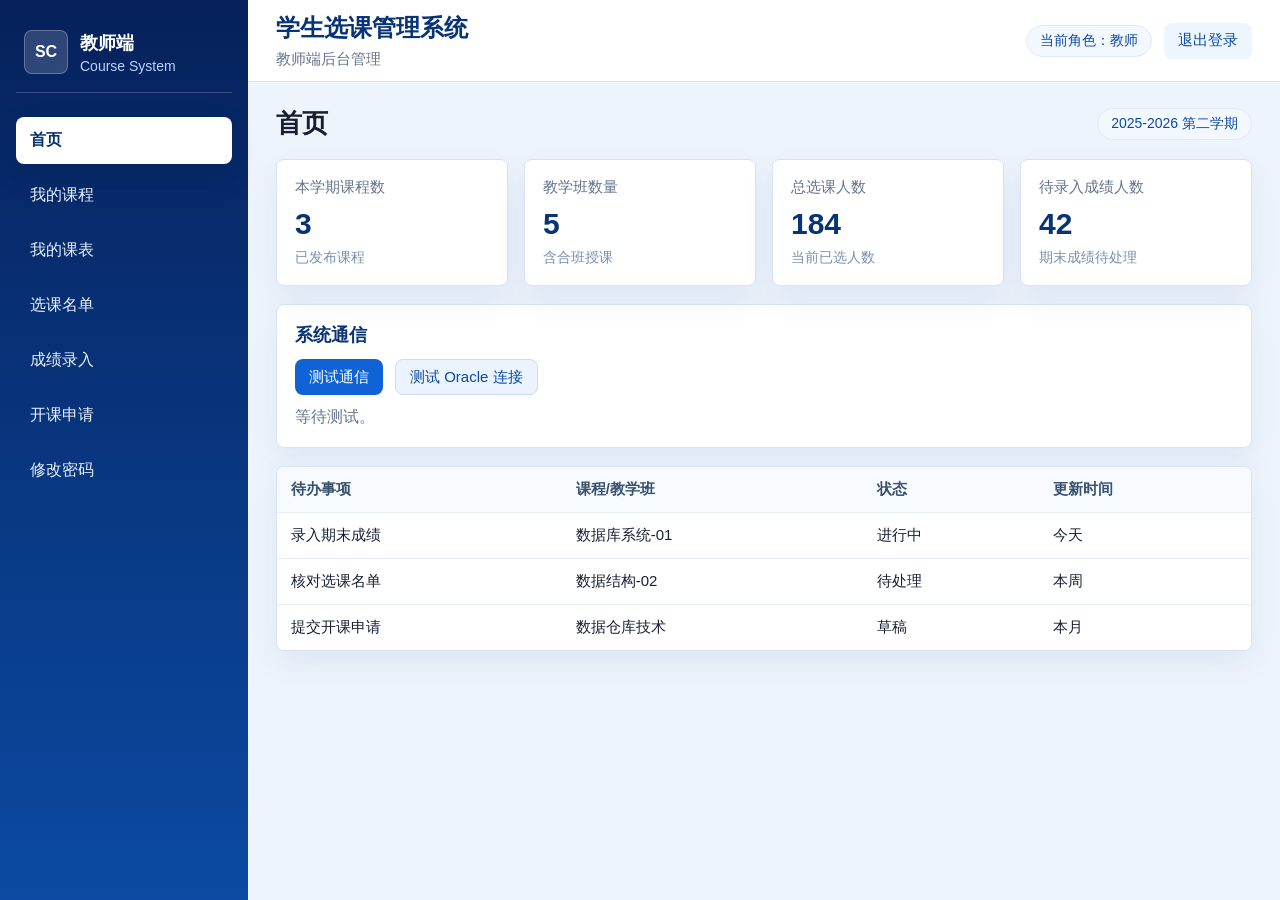
==== Modules/Admin/wwwroot/index.html @ 6c7a4813 "整合" ====
<!doctype html>
<html lang="zh-CN">
<head>
  <meta charset="utf-8">
  <meta name="viewport" content="width=device-width, initial-scale=1">
  <title>学生选课管理系统</title>
  <link rel="stylesheet" href="css/app.css">
</head>
<body>
  <div class="app-shell">
    <aside class="sidebar">
      <div class="brand">
        <div class="brand-mark">SC</div>
        <div>
          <div class="brand-title">教师端</div>
          <div class="brand-subtitle">Course System</div>
        </div>
      </div>

      <nav class="nav-menu" aria-label="教师端导航">
        <button class="nav-item active" type="button" data-page="dashboard">首页</button>
        <button class="nav-item" type="button" data-page="courses">我的课程</button>
        <button class="nav-item" type="button" data-page="schedule">我的课表</button>
        <button class="nav-item" type="button" data-page="students">选课名单</button>
        <button class="nav-item" type="button" data-page="scores">成绩录入</button>
        <button class="nav-item" type="button" data-page="applications">开课申请</button>
        <button class="nav-item" type="button" data-page="password">修改密码</button>
      </nav>
    </aside>

    <section class="workspace">
      <header class="topbar">
        <div>
          <h1>学生选课管理系统</h1>
          <p id="view-subtitle">教师端后台管理</p>
        </div>
        <div class="topbar-actions">
          <span class="role-pill">当前角色：教师</span>
          <button class="logout-button" type="button">退出登录</button>
        </div>
      </header>

      <main class="content">
        <div class="content-heading">
          <h2 id="view-title">首页</h2>
          <span class="term-badge">2025-2026 第二学期</span>
        </div>
        <div id="page-root"></div>
      </main>
    </section>
  </div>

  <script src="js/api.js"></script>
  <script src="js/app.js"></script>
</body>
</html>
---- Modules/Admin/wwwroot/css/app.css ----
:root {
  --blue-950: #06215b;
  --blue-900: #083476;
  --blue-800: #0b4aa2;
  --blue-700: #0f63d6;
  --blue-600: #1976e8;
  --blue-100: #dcecff;
  --blue-050: #f3f8ff;
  --ink: #172033;
  --muted: #64748b;
  --line: #d7e4f5;
  --panel: #ffffff;
  --success: #0f8f68;
  --warning: #b26b00;
  --danger: #c4362f;
  font-family: "Microsoft YaHei UI", "Microsoft YaHei", Arial, sans-serif;
}

* {
  box-sizing: border-box;
}

body {
  margin: 0;
  min-width: 980px;
  background: #eef4fb;
  color: var(--ink);
  font-size: 16px;
  -webkit-font-smoothing: antialiased;
  text-rendering: optimizeLegibility;
}

button,
input,
textarea {
  font: inherit;
}

.app-shell {
  min-height: 100vh;
  display: grid;
  grid-template-columns: 248px minmax(0, 1fr);
}

.sidebar {
  background: linear-gradient(180deg, var(--blue-950), var(--blue-800));
  color: #fff;
  padding: 22px 16px;
  display: flex;
  flex-direction: column;
  gap: 24px;
}

.brand {
  display: flex;
  align-items: center;
  gap: 12px;
  padding: 8px 8px 18px;
  border-bottom: 1px solid rgba(255, 255, 255, 0.18);
}

.brand-mark {
  width: 44px;
  height: 44px;
  border-radius: 8px;
  display: grid;
  place-items: center;
  background: rgba(255, 255, 255, 0.16);
  border: 1px solid rgba(255, 255, 255, 0.25);
  font-weight: 700;
}

.brand-title {
  font-size: 18px;
  font-weight: 700;
}

.brand-subtitle {
  margin-top: 3px;
  color: #b8d4ff;
  font-size: 14px;
}

.nav-menu {
  display: grid;
  gap: 8px;
}

.nav-item {
  width: 100%;
  border: 0;
  border-radius: 8px;
  padding: 13px 14px;
  text-align: left;
  color: #e8f2ff;
  background: transparent;
  cursor: pointer;
  transition: background 160ms ease, color 160ms ease;
  font-size: 16px;
}

.nav-item:hover {
  background: rgba(255, 255, 255, 0.12);
}

.nav-item.active {
  color: #07306e;
  background: #fff;
  font-weight: 700;
  box-shadow: 0 12px 28px rgba(0, 23, 69, 0.18);
}

.workspace {
  min-width: 0;
  display: flex;
  flex-direction: column;
}

.topbar {
  height: 82px;
  padding: 0 28px;
  display: flex;
  align-items: center;
  justify-content: space-between;
  background: var(--panel);
  border-bottom: 1px solid var(--line);
}

.topbar h1 {
  margin: 0;
  font-size: 24px;
  color: var(--blue-900);
}

.topbar p {
  margin: 6px 0 0;
  color: var(--muted);
  font-size: 15px;
}

.topbar-actions {
  display: flex;
  align-items: center;
  gap: 12px;
}

.role-pill,
.term-badge {
  display: inline-flex;
  align-items: center;
  min-height: 32px;
  border-radius: 999px;
  padding: 0 13px;
  color: var(--blue-800);
  background: var(--blue-050);
  border: 1px solid var(--blue-100);
  font-size: 14px;
  white-space: nowrap;
}

.logout-button,
.primary-button,
.secondary-button {
  border: 0;
  border-radius: 8px;
  min-height: 36px;
  padding: 0 14px;
  cursor: pointer;
  font-size: 15px;
}

.logout-button {
  color: var(--blue-800);
  background: #edf5ff;
}

.primary-button {
  color: #fff;
  background: var(--blue-700);
}

.secondary-button {
  color: var(--blue-800);
  background: #eaf3ff;
  border: 1px solid #c9ddf8;
}

.content {
  flex: 1;
  padding: 24px 28px 30px;
  overflow: auto;
}

.content-heading {
  display: flex;
  align-items: center;
  justify-content: space-between;
  margin-bottom: 18px;
}

.content-heading h2 {
  margin: 0;
  color: var(--ink);
  font-size: 26px;
}

.dashboard-grid {
  display: grid;
  grid-template-columns: repeat(4, minmax(160px, 1fr));
  gap: 16px;
  margin-bottom: 18px;
}

.metric-card,
.panel,
.table-panel {
  background: var(--panel);
  border: 1px solid var(--line);
  border-radius: 8px;
  box-shadow: 0 12px 32px rgba(15, 74, 162, 0.08);
}

.metric-card {
  padding: 18px;
}

.metric-label {
  color: var(--muted);
  font-size: 15px;
}

.metric-value {
  margin-top: 10px;
  color: var(--blue-900);
  font-size: 30px;
  font-weight: 800;
}

.metric-note {
  margin-top: 8px;
  color: #7890ac;
  font-size: 14px;
}

.panel {
  padding: 18px;
  margin-bottom: 18px;
}

.panel-title {
  margin: 0 0 12px;
  font-size: 18px;
  color: var(--blue-900);
}

.quick-actions {
  display: flex;
  align-items: center;
  gap: 12px;
  flex-wrap: wrap;
}

.status-line {
  min-height: 22px;
  margin-top: 12px;
  color: var(--muted);
}

.status-line.success {
  color: var(--success);
}

.status-line.error {
  color: var(--danger);
}

.table-panel {
  overflow: hidden;
}

.data-table {
  width: 100%;
  border-collapse: collapse;
  background: #fff;
  font-size: 15px;
}

.data-table th,
.data-table td {
  padding: 13px 14px;
  border-bottom: 1px solid #e6eef8;
  text-align: left;
}

.data-table th {
  color: #38516f;
  background: #f7fbff;
  font-weight: 700;
}

.data-table tr:last-child td {
  border-bottom: 0;
}

.placeholder-grid {
  display: grid;
  grid-template-columns: minmax(0, 1fr) 300px;
  gap: 18px;
}

.empty-state {
  padding: 42px 20px;
  text-align: center;
  color: var(--muted);
  background: #fff;
  border: 1px dashed #b9cbe3;
  border-radius: 8px;
}

.form-grid {
  display: grid;
  grid-template-columns: repeat(2, minmax(0, 1fr));
  gap: 14px;
}

.field {
  display: grid;
  gap: 7px;
}

.field label {
  color: #39516b;
  font-size: 14px;
  font-weight: 700;
}

.field input,
.field textarea {
  width: 100%;
  border: 1px solid #cad8eb;
  border-radius: 8px;
  padding: 10px 12px;
  outline: none;
  background: #fff;
}

.field textarea {
  min-height: 96px;
  resize: vertical;
}

.field input:focus,
.field textarea:focus {
  border-color: var(--blue-600);
  box-shadow: 0 0 0 3px rgba(25, 118, 232, 0.12);
}

@media (max-width: 1100px) {
  .dashboard-grid {
    grid-template-columns: repeat(2, minmax(160px, 1fr));
  }

  .placeholder-grid {
    grid-template-columns: 1fr;
  }
}
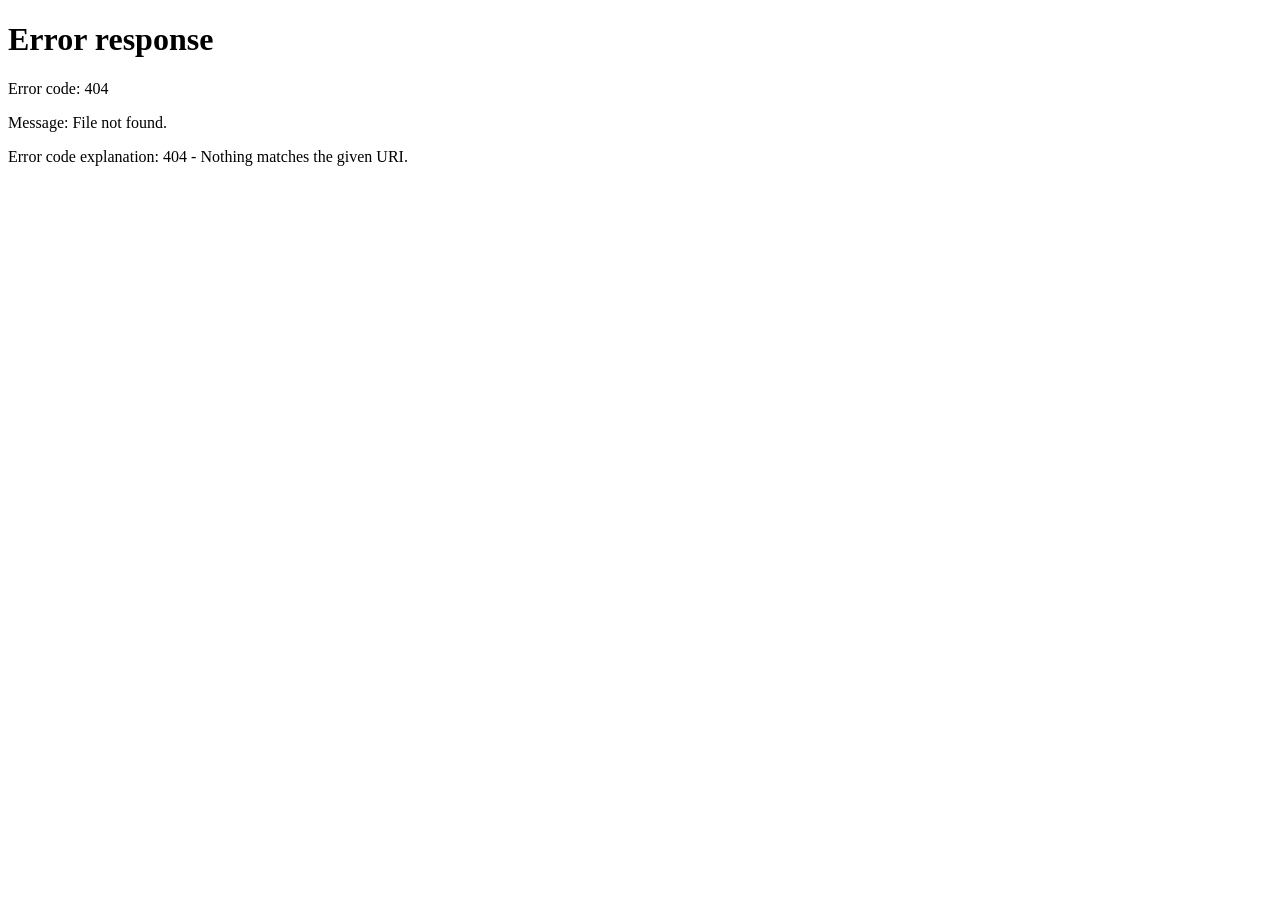
==== commit add010ad: "整合" ====
--- a/Modules/Admin/wwwroot/index.html
+++ b/Modules/Admin/wwwroot/index.html
@@ -2,55 +2,10 @@
 <html lang="zh-CN">
 <head>
   <meta charset="utf-8">
-  <meta name="viewport" content="width=device-width, initial-scale=1">
-  <title>学生选课管理系统</title>
-  <link rel="stylesheet" href="css/app.css">
+  <meta http-equiv="refresh" content="0; url=/admin.html">
+  <title>管理员端</title>
 </head>
 <body>
-  <div class="app-shell">
-    <aside class="sidebar">
-      <div class="brand">
-        <div class="brand-mark">SC</div>
-        <div>
-          <div class="brand-title">教师端</div>
-          <div class="brand-subtitle">Course System</div>
-        </div>
-      </div>
-
-      <nav class="nav-menu" aria-label="教师端导航">
-        <button class="nav-item active" type="button" data-page="dashboard">首页</button>
-        <button class="nav-item" type="button" data-page="courses">我的课程</button>
-        <button class="nav-item" type="button" data-page="schedule">我的课表</button>
-        <button class="nav-item" type="button" data-page="students">选课名单</button>
-        <button class="nav-item" type="button" data-page="scores">成绩录入</button>
-        <button class="nav-item" type="button" data-page="applications">开课申请</button>
-        <button class="nav-item" type="button" data-page="password">修改密码</button>
-      </nav>
-    </aside>
-
-    <section class="workspace">
-      <header class="topbar">
-        <div>
-          <h1>学生选课管理系统</h1>
-          <p id="view-subtitle">教师端后台管理</p>
-        </div>
-        <div class="topbar-actions">
-          <span class="role-pill">当前角色：教师</span>
-          <button class="logout-button" type="button">退出登录</button>
-        </div>
-      </header>
-
-      <main class="content">
-        <div class="content-heading">
-          <h2 id="view-title">首页</h2>
-          <span class="term-badge">2025-2026 第二学期</span>
-        </div>
-        <div id="page-root"></div>
-      </main>
-    </section>
-  </div>
-
-  <script src="js/api.js"></script>
-  <script src="js/app.js"></script>
+  <a href="/admin.html">进入管理员端</a>
 </body>
 </html>
